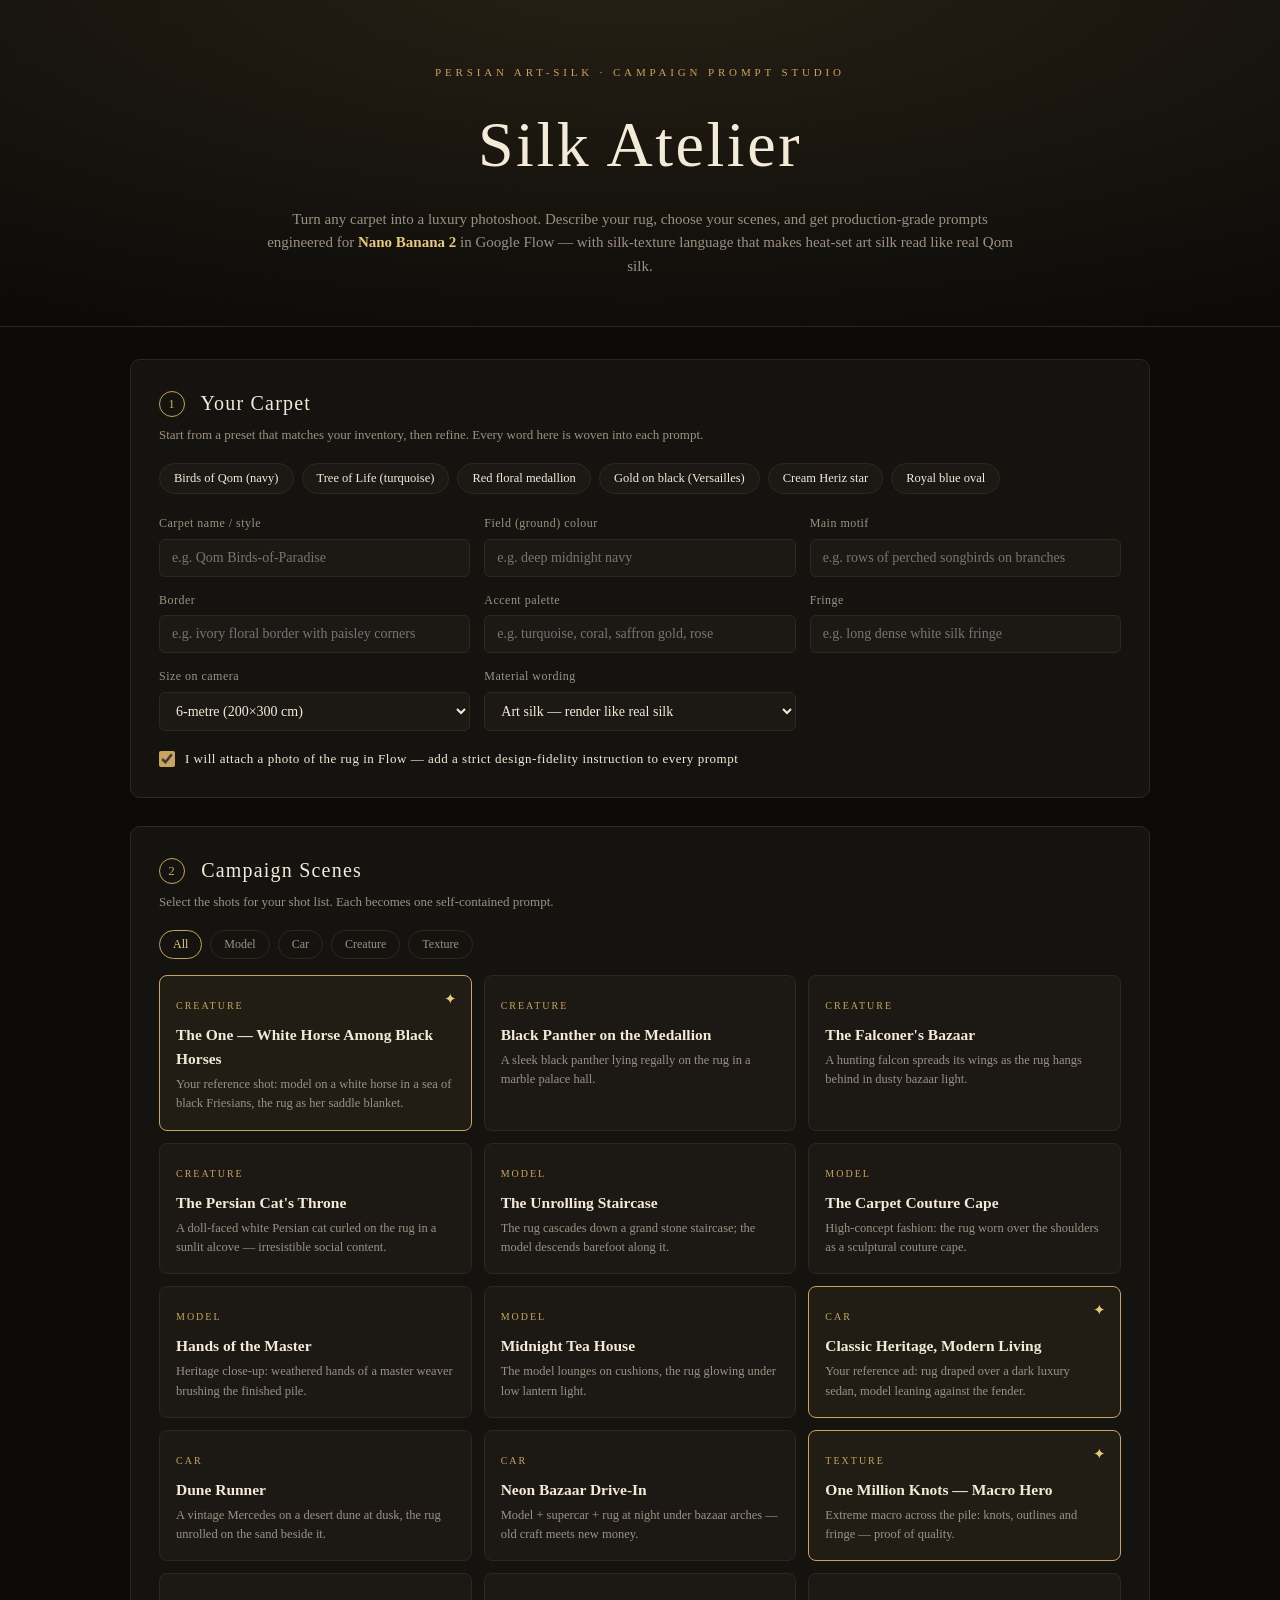
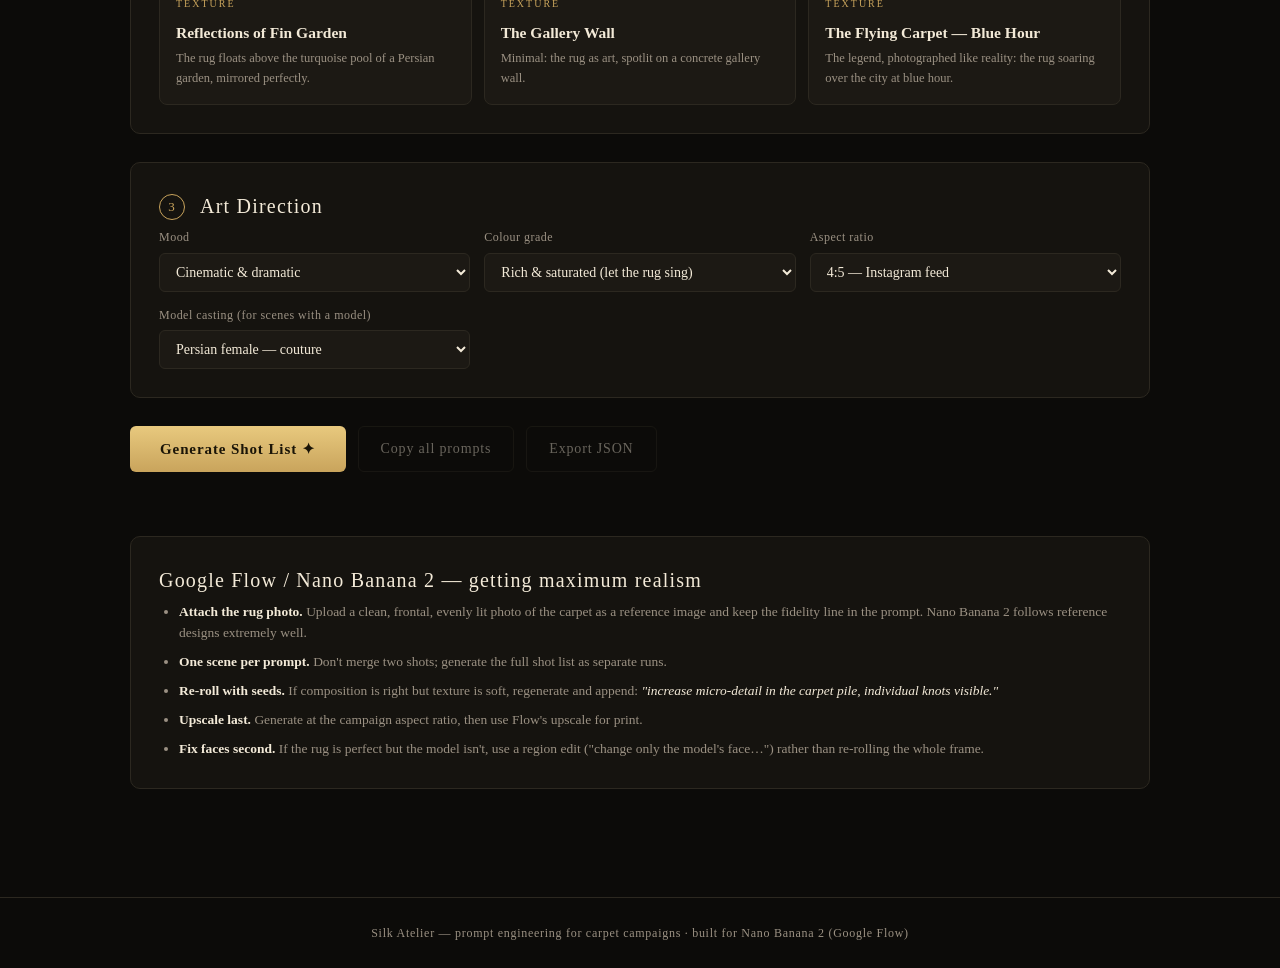
==== index.html @ c960d9f9 "Add Silk Atelier: carpet photoshoot prompt studio for Nano Banana 2 Single-page app that builds prod" ====
<!DOCTYPE html>
<html lang="en">
<head>
<meta charset="UTF-8" />
<meta name="viewport" content="width=device-width, initial-scale=1.0" />
<title>Silk Atelier — Persian Carpet Campaign Prompt Studio for Nano Banana 2</title>
<link rel="stylesheet" href="styles.css" />
</head>
<body>
<header class="hero">
  <div class="hero-inner">
    <p class="kicker">PERSIAN ART-SILK · CAMPAIGN PROMPT STUDIO</p>
    <h1>Silk Atelier</h1>
    <p class="sub">Turn any carpet into a luxury photoshoot. Describe your rug, choose your scenes,
    and get production-grade prompts engineered for <strong>Nano Banana 2</strong> in Google Flow —
    with silk-texture language that makes heat-set art silk read like real Qom silk.</p>
  </div>
</header>

<main>
  <!-- STEP 1 — THE CARPET -->
  <section class="panel" id="carpet-panel">
    <h2><span class="step">1</span> Your Carpet</h2>
    <p class="hint">Start from a preset that matches your inventory, then refine. Every word here is woven into each prompt.</p>

    <div class="presets" id="presets"></div>

    <div class="grid">
      <label>Carpet name / style
        <input id="c-name" placeholder="e.g. Qom Birds-of-Paradise" />
      </label>
      <label>Field (ground) colour
        <input id="c-field" placeholder="e.g. deep midnight navy" />
      </label>
      <label>Main motif
        <input id="c-motif" placeholder="e.g. rows of perched songbirds on branches" />
      </label>
      <label>Border
        <input id="c-border" placeholder="e.g. ivory floral border with paisley corners" />
      </label>
      <label>Accent palette
        <input id="c-palette" placeholder="e.g. turquoise, coral, saffron gold, rose" />
      </label>
      <label>Fringe
        <input id="c-fringe" placeholder="e.g. long dense white silk fringe" />
      </label>
      <label>Size on camera
        <select id="c-size">
          <option value="small prayer-size rug (about 60 × 90 cm)">Small (60×90 cm, poshti)</option>
          <option value="zar-o-nim rug (about 100 × 150 cm)">Zar-o-nim (100×150 cm)</option>
          <option value="six-metre room rug (about 200 × 300 cm)" selected>6-metre (200×300 cm)</option>
          <option value="grand palace-size carpet (about 300 × 400 cm)">Palace (300×400 cm)</option>
        </select>
      </label>
      <label>Material wording
        <select id="c-material">
          <option value="heat-set artificial silk with the optical behaviour of genuine Qom silk" selected>Art silk — render like real silk</option>
          <option value="pure hand-spun Qom silk">Pure silk</option>
          <option value="bamboo silk with a soft satin lustre">Bamboo silk</option>
          <option value="100% acrylic heat-set pile, lint-free, machine-woven with hand-knotted appearance">Acrylic heat-set (machine-made)</option>
        </select>
      </label>
    </div>

    <label class="check">
      <input type="checkbox" id="c-reference" checked />
      I will attach a photo of the rug in Flow — add a strict design-fidelity instruction to every prompt
    </label>
  </section>

  <!-- STEP 2 — THE SCENES -->
  <section class="panel" id="scenes-panel">
    <h2><span class="step">2</span> Campaign Scenes</h2>
    <p class="hint">Select the shots for your shot list. Each becomes one self-contained prompt.</p>
    <div class="scene-filter" id="scene-filter"></div>
    <div class="scenes" id="scenes"></div>
  </section>

  <!-- STEP 3 — DIRECTION -->
  <section class="panel" id="direction-panel">
    <h2><span class="step">3</span> Art Direction</h2>
    <div class="grid">
      <label>Mood
        <select id="d-mood">
          <option value="cinematic">Cinematic & dramatic</option>
          <option value="editorial">High-fashion editorial (Vogue-style)</option>
          <option value="heritage">Warm heritage & craftsmanship</option>
          <option value="minimal">Minimal gallery / modern living</option>
          <option value="opulent">Opulent royal Persian</option>
        </select>
      </label>
      <label>Colour grade
        <select id="d-grade">
          <option value="rich">Rich & saturated (let the rug sing)</option>
          <option value="bw-rug">Monochrome scene, full-colour rug</option>
          <option value="golden">Golden-hour warmth</option>
          <option value="cool">Cool desaturated luxury</option>
          <option value="bw">Full black & white</option>
        </select>
      </label>
      <label>Aspect ratio
        <select id="d-aspect">
          <option value="4:5">4:5 — Instagram feed</option>
          <option value="9:16">9:16 — Story / Reel / TikTok</option>
          <option value="3:4">3:4 — Portrait poster</option>
          <option value="16:9">16:9 — Web banner / billboard</option>
          <option value="1:1">1:1 — Square</option>
          <option value="2:3">2:3 — Print</option>
        </select>
      </label>
      <label>Model casting (for scenes with a model)
        <select id="d-model">
          <option value="an elegant Persian female model with long dark hair, sculpted brows and couture make-up">Persian female — couture</option>
          <option value="a confident female model in an oversized black blazer and statement silver earrings">Female — black blazer editorial</option>
          <option value="a distinguished silver-haired man in a tailored charcoal suit">Male — tailored suit</option>
          <option value="an elderly master weaver with kind weathered hands and a quiet proud expression">Master weaver — heritage</option>
          <option value="a stylish young couple in modern neutral fashion">Young couple — modern</option>
        </select>
      </label>
    </div>
  </section>

  <div class="actions">
    <button id="generate" class="btn-gold">Generate Shot List ✦</button>
    <button id="copy-all" class="btn-ghost" disabled>Copy all prompts</button>
    <button id="export-json" class="btn-ghost" disabled>Export JSON</button>
  </div>

  <!-- OUTPUT -->
  <section id="output" class="output"></section>

  <section class="panel tips">
    <h2>Google Flow / Nano Banana 2 — getting maximum realism</h2>
    <ul>
      <li><strong>Attach the rug photo.</strong> Upload a clean, frontal, evenly lit photo of the carpet as a reference image and keep the fidelity line in the prompt. Nano Banana 2 follows reference designs extremely well.</li>
      <li><strong>One scene per prompt.</strong> Don't merge two shots; generate the full shot list as separate runs.</li>
      <li><strong>Re-roll with seeds.</strong> If composition is right but texture is soft, regenerate and append: <em>"increase micro-detail in the carpet pile, individual knots visible."</em></li>
      <li><strong>Upscale last.</strong> Generate at the campaign aspect ratio, then use Flow's upscale for print.</li>
      <li><strong>Fix faces second.</strong> If the rug is perfect but the model isn't, use a region edit ("change only the model's face…") rather than re-rolling the whole frame.</li>
    </ul>
  </section>
</main>

<footer>Silk Atelier — prompt engineering for carpet campaigns · built for Nano Banana 2 (Google Flow)</footer>
<script src="app.js"></script>
</body>
</html>
---- styles.css ----
:root {
  --bg: #0c0b09;
  --panel: #15130f;
  --panel-2: #1c1914;
  --line: #2c2820;
  --gold: #c9a45c;
  --gold-bright: #e8c97e;
  --ivory: #f3ead8;
  --muted: #9b9183;
  --red: #8e2f2f;
}

* { box-sizing: border-box; margin: 0; padding: 0; }

body {
  background: var(--bg);
  color: var(--ivory);
  font-family: "Georgia", "Times New Roman", serif;
  line-height: 1.55;
}

.hero {
  border-bottom: 1px solid var(--line);
  background:
    radial-gradient(1200px 400px at 50% -10%, rgba(201, 164, 92, 0.14), transparent),
    var(--bg);
  text-align: center;
  padding: 64px 20px 48px;
}
.hero-inner { max-width: 760px; margin: 0 auto; }
.kicker {
  letter-spacing: 0.35em;
  font-size: 11px;
  color: var(--gold);
  margin-bottom: 14px;
}
h1 {
  font-size: clamp(40px, 7vw, 64px);
  font-weight: 400;
  letter-spacing: 0.04em;
}
.sub { color: var(--muted); margin-top: 14px; font-size: 15px; }
.sub strong { color: var(--gold-bright); font-weight: 600; }

main { max-width: 1060px; margin: 0 auto; padding: 32px 20px 80px; }

.panel {
  background: var(--panel);
  border: 1px solid var(--line);
  border-radius: 10px;
  padding: 28px;
  margin-bottom: 28px;
}
.panel h2 {
  font-size: 20px;
  font-weight: 400;
  letter-spacing: 0.06em;
  margin-bottom: 6px;
}
.step {
  display: inline-flex;
  width: 26px; height: 26px;
  align-items: center; justify-content: center;
  border: 1px solid var(--gold);
  border-radius: 50%;
  color: var(--gold);
  font-size: 13px;
  margin-right: 10px;
  vertical-align: 2px;
}
.hint { color: var(--muted); font-size: 13px; margin-bottom: 18px; }

.presets { display: flex; flex-wrap: wrap; gap: 8px; margin-bottom: 20px; }
.preset {
  border: 1px solid var(--line);
  background: var(--panel-2);
  color: var(--ivory);
  border-radius: 999px;
  padding: 7px 14px;
  font-size: 12.5px;
  cursor: pointer;
  font-family: inherit;
  transition: border-color 0.15s, color 0.15s;
}
.preset:hover { border-color: var(--gold); }
.preset.active { border-color: var(--gold); color: var(--gold-bright); }

.grid {
  display: grid;
  grid-template-columns: repeat(auto-fill, minmax(240px, 1fr));
  gap: 14px;
}
label { display: flex; flex-direction: column; gap: 6px; font-size: 12px; color: var(--muted); letter-spacing: 0.04em; }
input, select {
  background: var(--panel-2);
  border: 1px solid var(--line);
  color: var(--ivory);
  border-radius: 6px;
  padding: 10px 12px;
  font-size: 14px;
  font-family: inherit;
}
input:focus, select:focus { outline: none; border-color: var(--gold); }

.check {
  flex-direction: row;
  align-items: center;
  gap: 10px;
  margin-top: 18px;
  font-size: 13px;
  color: var(--ivory);
  cursor: pointer;
}
.check input { width: 16px; height: 16px; accent-color: var(--gold); }

.scene-filter { display: flex; flex-wrap: wrap; gap: 8px; margin-bottom: 16px; }
.scene-filter button {
  background: none;
  border: 1px solid var(--line);
  color: var(--muted);
  border-radius: 999px;
  padding: 6px 13px;
  font-size: 12px;
  cursor: pointer;
  font-family: inherit;
}
.scene-filter button.active { border-color: var(--gold); color: var(--gold-bright); }

.scenes { display: grid; grid-template-columns: repeat(auto-fill, minmax(290px, 1fr)); gap: 12px; }
.scene {
  border: 1px solid var(--line);
  background: var(--panel-2);
  border-radius: 8px;
  padding: 16px;
  cursor: pointer;
  transition: border-color 0.15s, background 0.15s;
  position: relative;
}
.scene:hover { border-color: #4a4234; }
.scene.selected { border-color: var(--gold); background: #211d15; }
.scene .tag {
  font-size: 10px;
  letter-spacing: 0.2em;
  color: var(--gold);
  text-transform: uppercase;
}
.scene h3 { font-size: 15.5px; font-weight: 600; margin: 6px 0 4px; }
.scene p { font-size: 12.5px; color: var(--muted); }
.scene .tick {
  position: absolute; top: 12px; right: 14px;
  color: var(--gold-bright); font-size: 15px;
  opacity: 0; transition: opacity 0.15s;
}
.scene.selected .tick { opacity: 1; }

.actions { display: flex; gap: 12px; flex-wrap: wrap; margin: 4px 0 28px; }
.btn-gold, .btn-ghost, .copy-btn {
  font-family: inherit;
  border-radius: 6px;
  cursor: pointer;
  letter-spacing: 0.06em;
}
.btn-gold {
  background: linear-gradient(180deg, var(--gold-bright), var(--gold));
  color: #1a1407;
  border: none;
  padding: 14px 30px;
  font-size: 15px;
  font-weight: 600;
}
.btn-gold:hover { filter: brightness(1.06); }
.btn-ghost {
  background: none;
  border: 1px solid var(--line);
  color: var(--ivory);
  padding: 14px 22px;
  font-size: 14px;
}
.btn-ghost:not(:disabled):hover { border-color: var(--gold); }
.btn-ghost:disabled { opacity: 0.4; cursor: not-allowed; }

.output { display: flex; flex-direction: column; gap: 18px; margin-bottom: 36px; }
.prompt-card {
  border: 1px solid var(--line);
  border-left: 3px solid var(--gold);
  background: var(--panel);
  border-radius: 8px;
  padding: 22px;
}
.prompt-card header {
  display: flex; justify-content: space-between; align-items: baseline;
  gap: 12px; margin-bottom: 10px;
  border: none; background: none; padding: 0;
}
.prompt-card h3 { font-size: 16px; font-weight: 600; }
.prompt-card .meta { font-size: 11.5px; color: var(--muted); letter-spacing: 0.08em; }
.prompt-card pre {
  white-space: pre-wrap;
  font-family: "SF Mono", "Consolas", monospace;
  font-size: 12.8px;
  line-height: 1.65;
  color: #ddd3bd;
  background: var(--panel-2);
  border: 1px solid var(--line);
  border-radius: 6px;
  padding: 16px;
}
.copy-btn {
  margin-top: 10px;
  background: none;
  border: 1px solid var(--gold);
  color: var(--gold-bright);
  padding: 8px 18px;
  font-size: 12.5px;
}
.copy-btn:hover { background: rgba(201, 164, 92, 0.1); }

.tips ul { padding-left: 20px; display: flex; flex-direction: column; gap: 8px; font-size: 13.5px; color: var(--muted); }
.tips strong, .tips em { color: var(--ivory); }

footer {
  border-top: 1px solid var(--line);
  text-align: center;
  color: var(--muted);
  font-size: 12px;
  padding: 26px;
  letter-spacing: 0.06em;
}
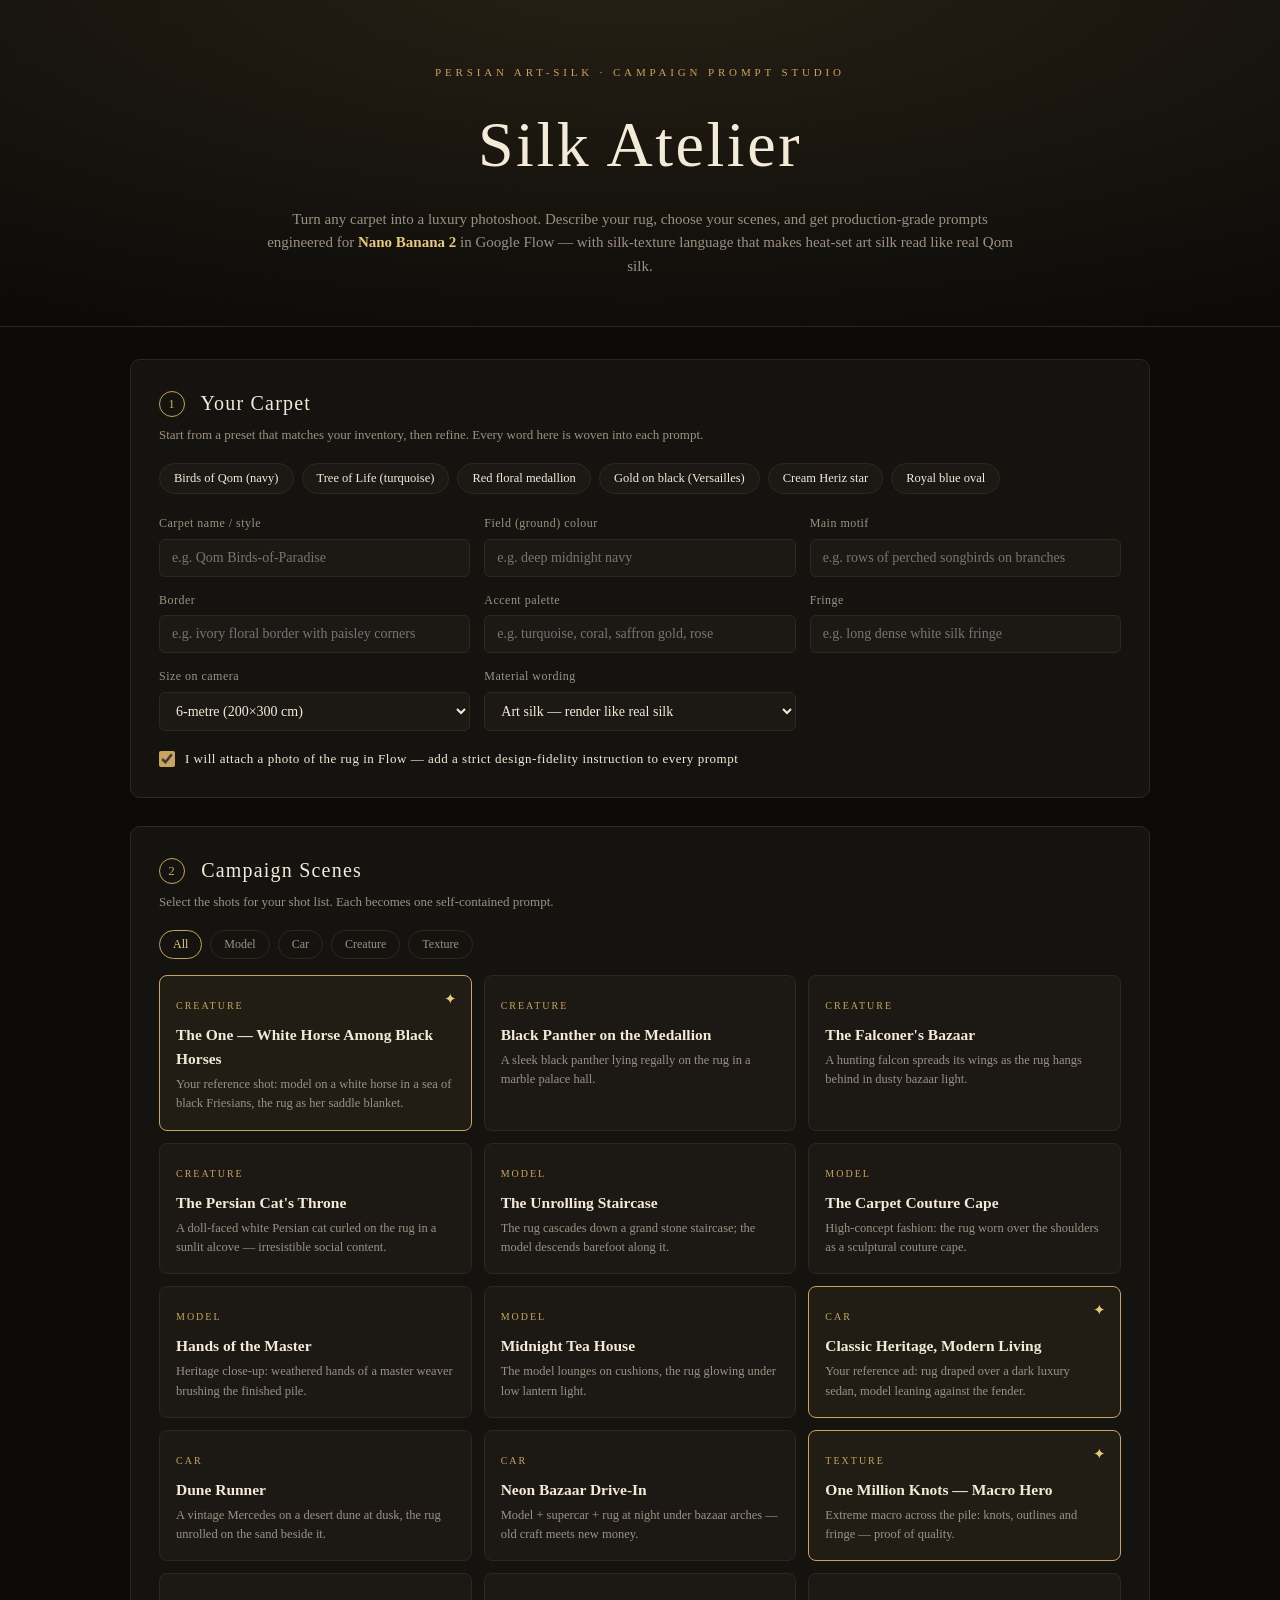
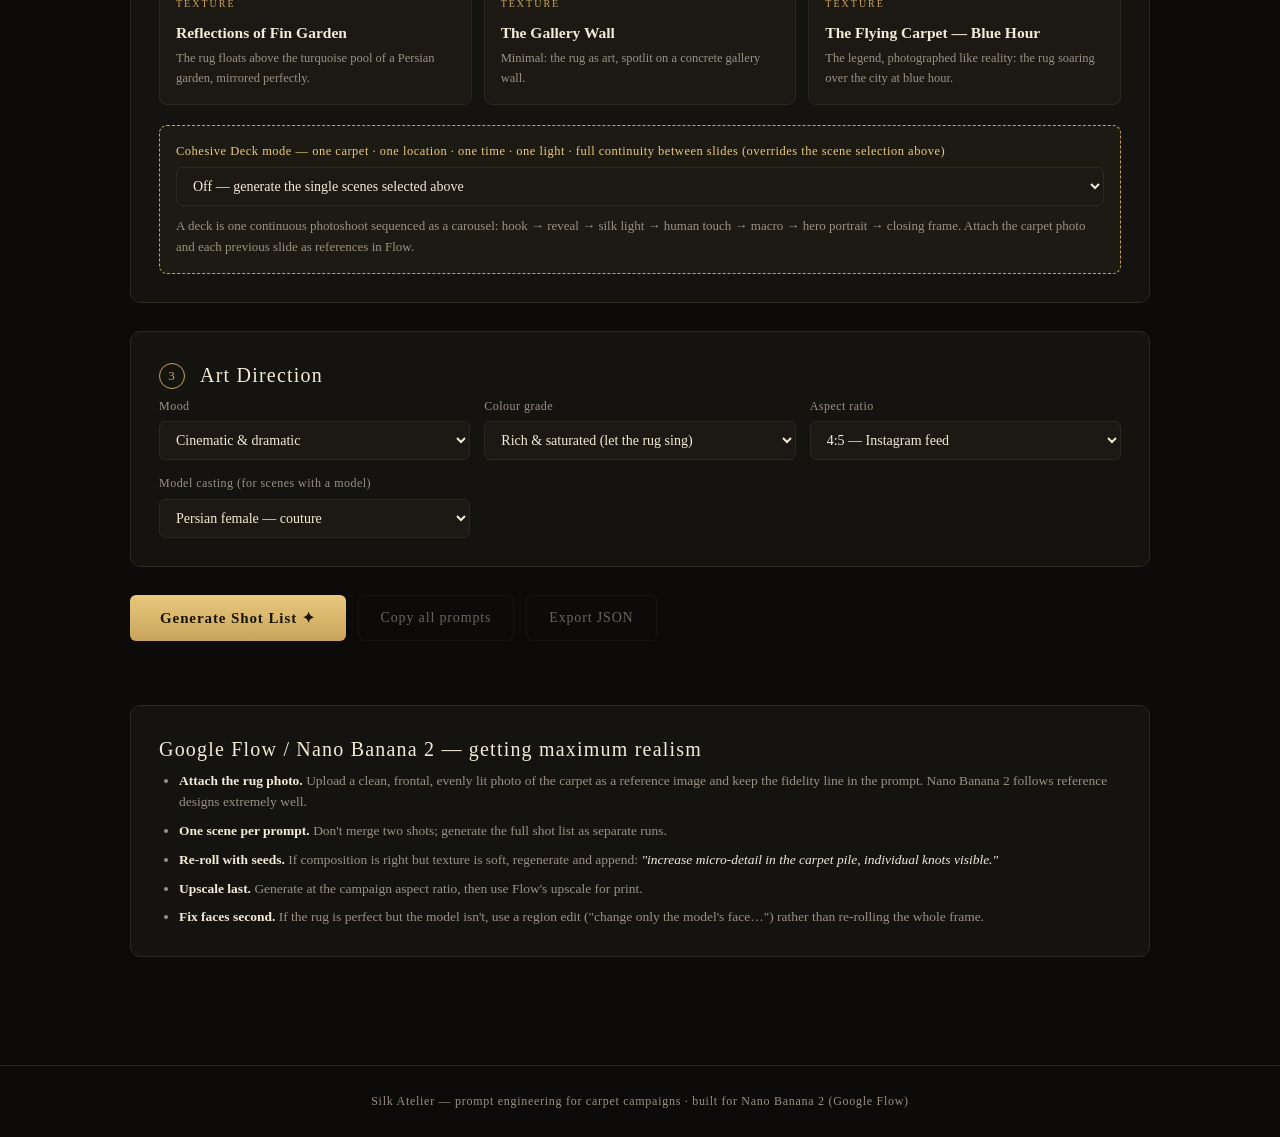
==== commit 568976e9: "Add cohesive Deck mode: one carpet, one location, one light, slide continuity Two storyboarded carou" ====
--- a/index.html
+++ b/index.html
@@ -74,6 +74,15 @@
     <p class="hint">Select the shots for your shot list. Each becomes one self-contained prompt.</p>
     <div class="scene-filter" id="scene-filter"></div>
     <div class="scenes" id="scenes"></div>
+
+    <div class="deck-box">
+      <label>Cohesive Deck mode — one carpet · one location · one time · one light · full continuity between slides (overrides the scene selection above)
+        <select id="deck-select">
+          <option value="">Off — generate the single scenes selected above</option>
+        </select>
+      </label>
+      <p class="hint">A deck is one continuous photoshoot sequenced as a carousel: hook → reveal → silk light → human touch → macro → hero portrait → closing frame. Attach the carpet photo and each previous slide as references in Flow.</p>
+    </div>
   </section>
 
   <!-- STEP 3 — DIRECTION -->
--- a/styles.css
+++ b/styles.css
@@ -153,6 +153,16 @@
 }
 .scene.selected .tick { opacity: 1; }
 
+.deck-box {
+  margin-top: 20px;
+  border: 1px dashed var(--gold);
+  border-radius: 8px;
+  padding: 16px;
+  background: rgba(201, 164, 92, 0.05);
+}
+.deck-box label { color: var(--gold-bright); font-size: 12.5px; }
+.deck-box .hint { margin: 10px 0 0; }
+
 .actions { display: flex; gap: 12px; flex-wrap: wrap; margin: 4px 0 28px; }
 .btn-gold, .btn-ghost, .copy-btn {
   font-family: inherit;
